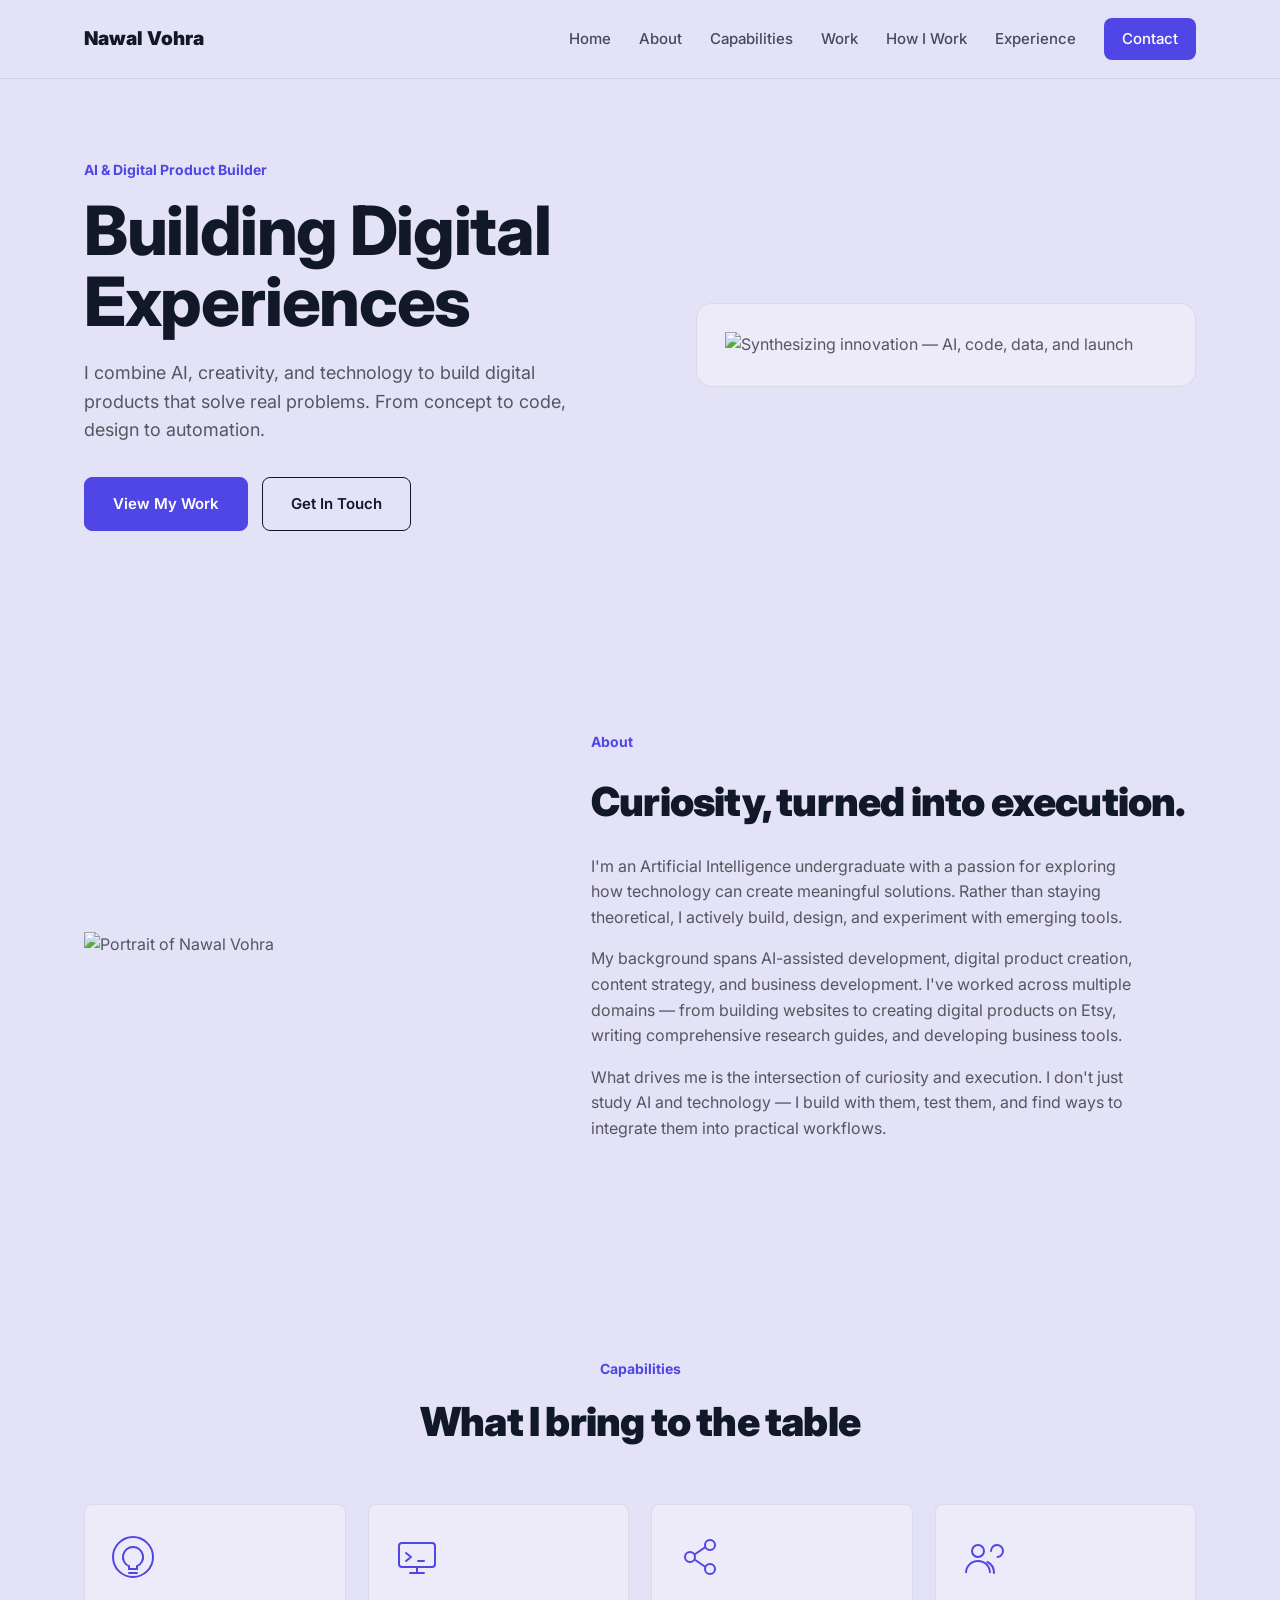
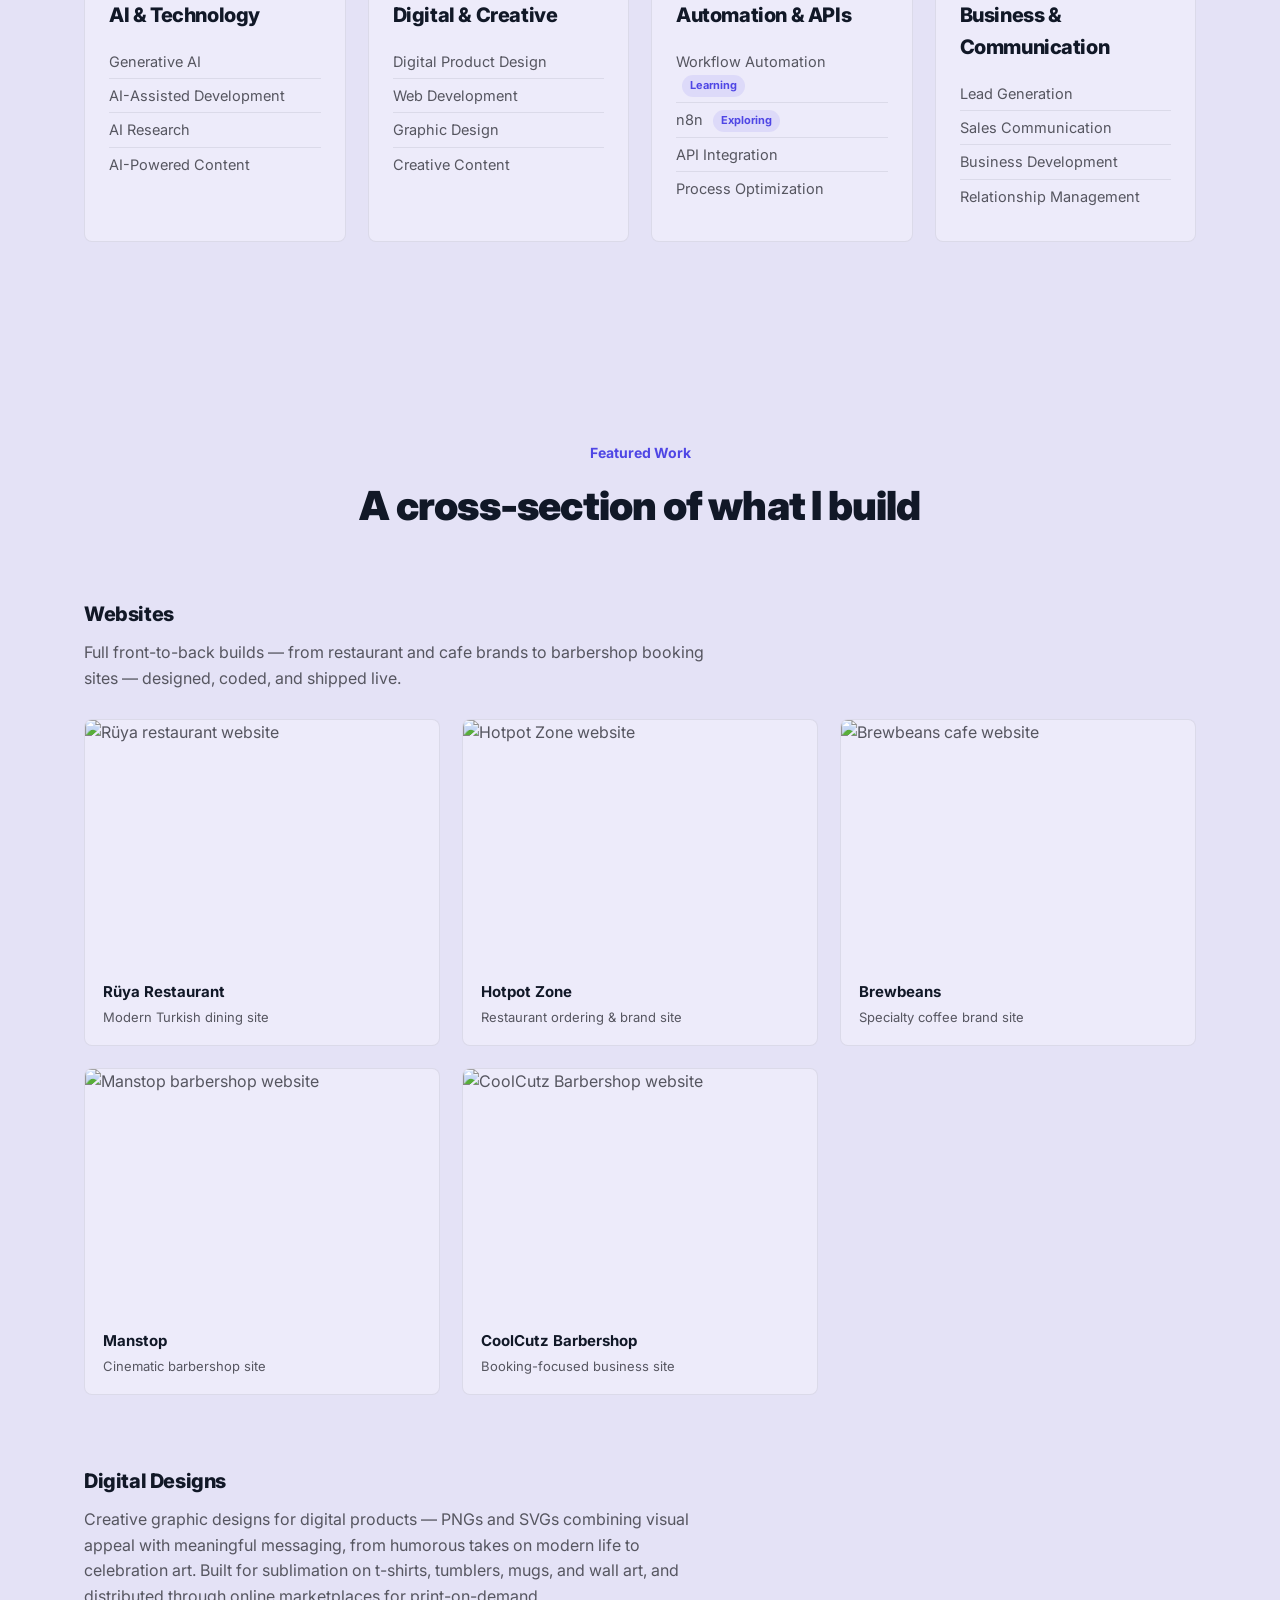
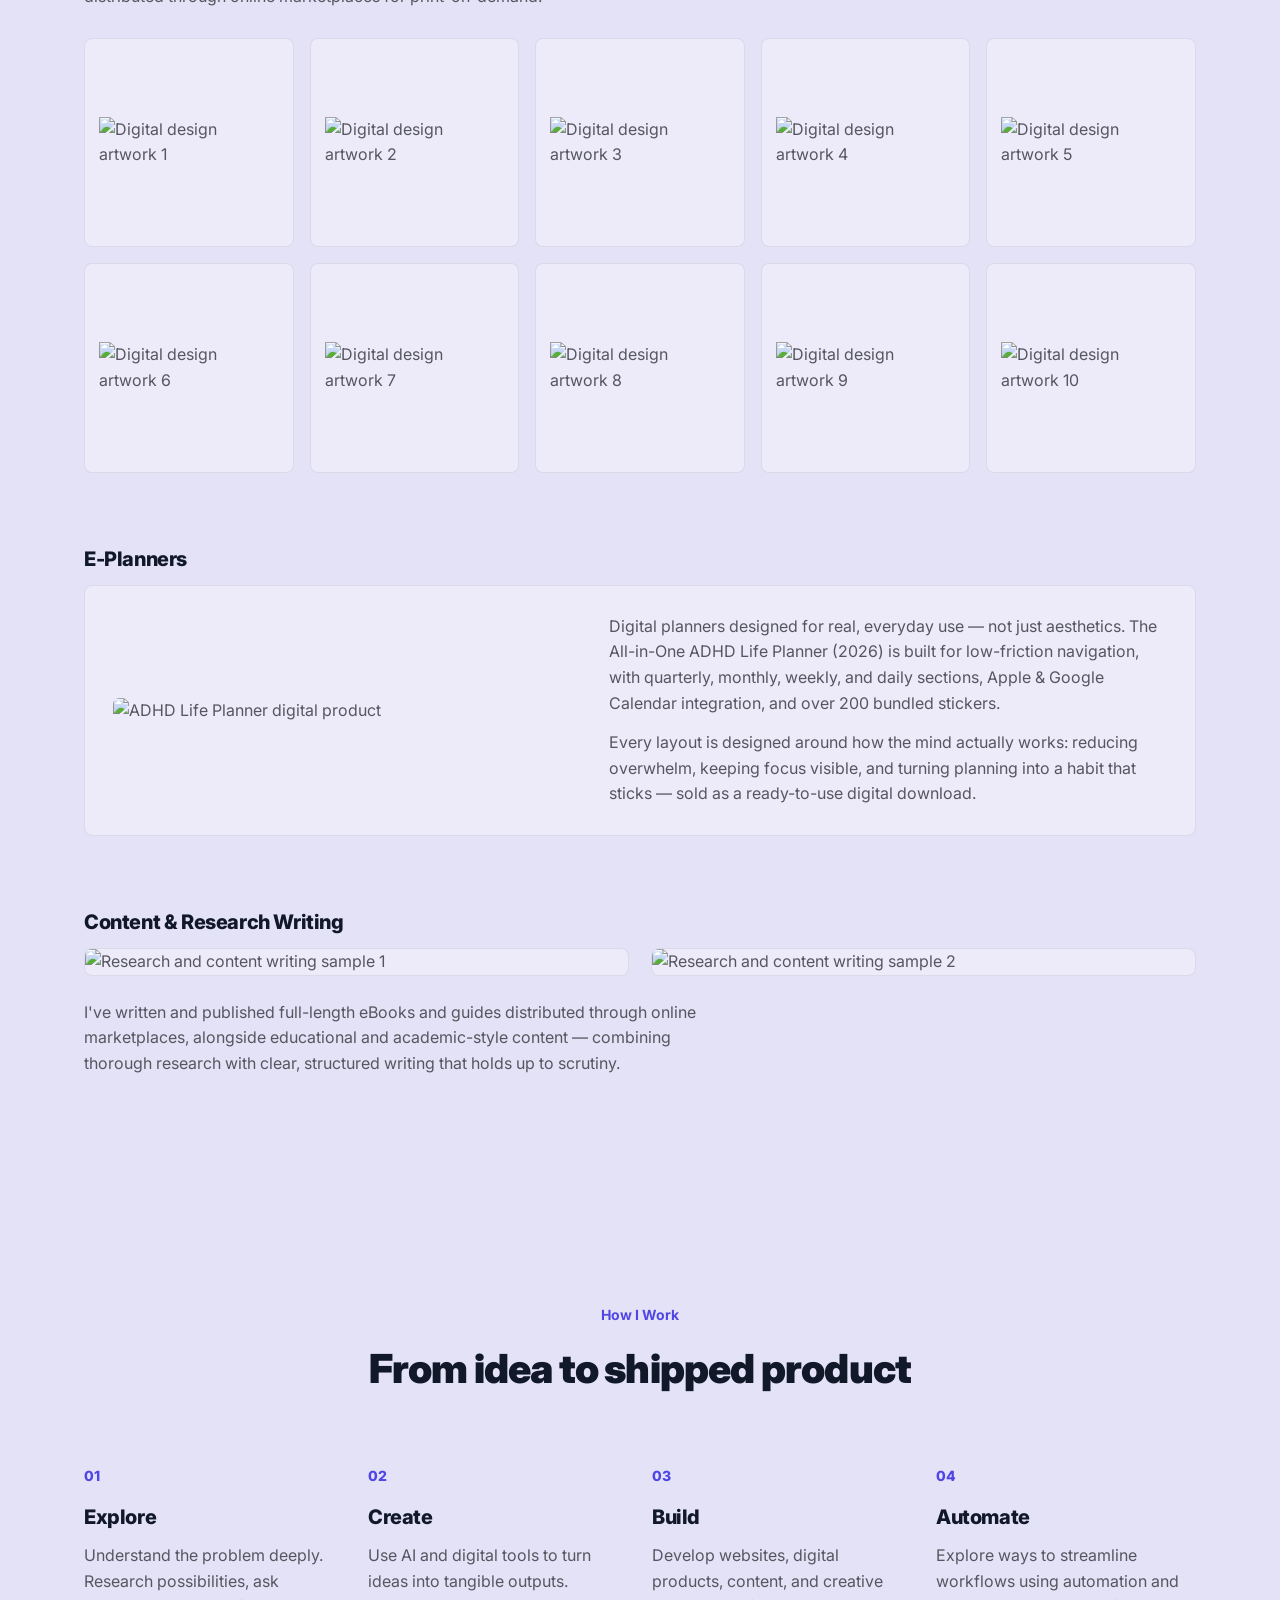
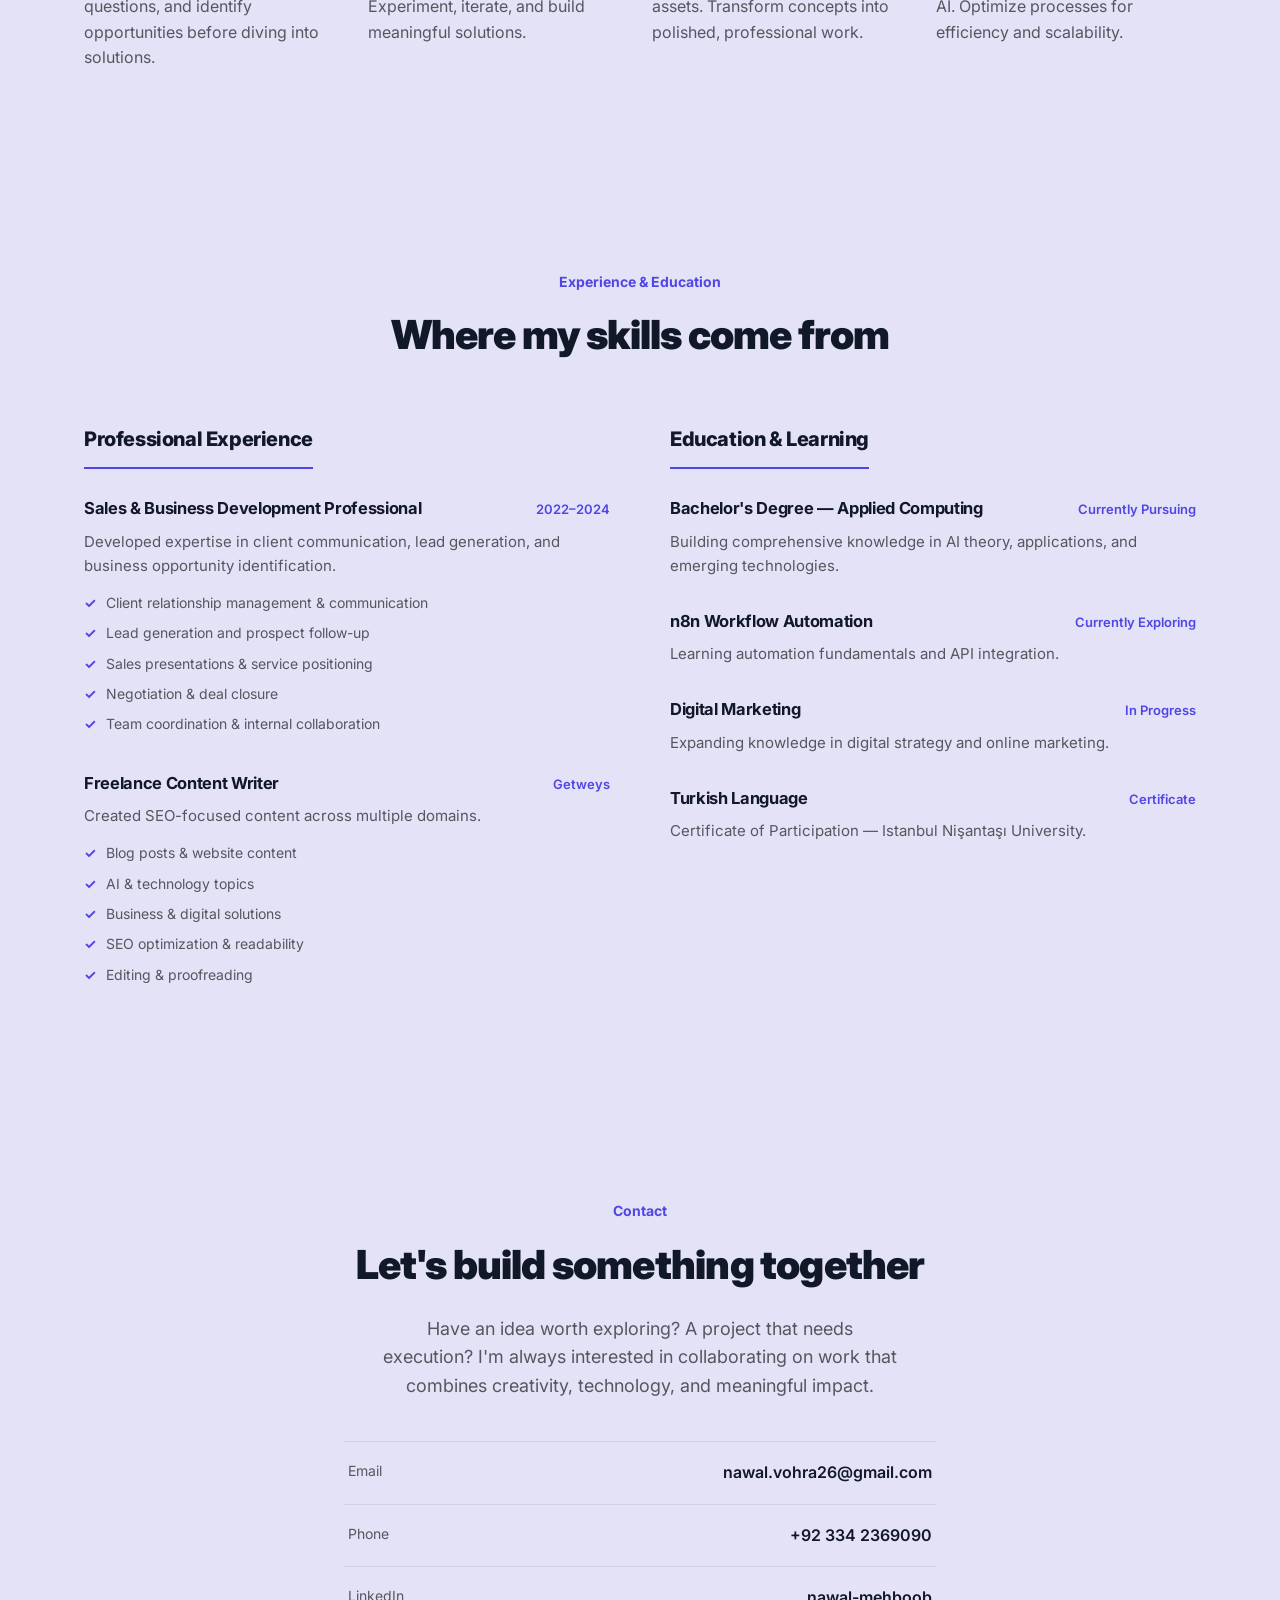
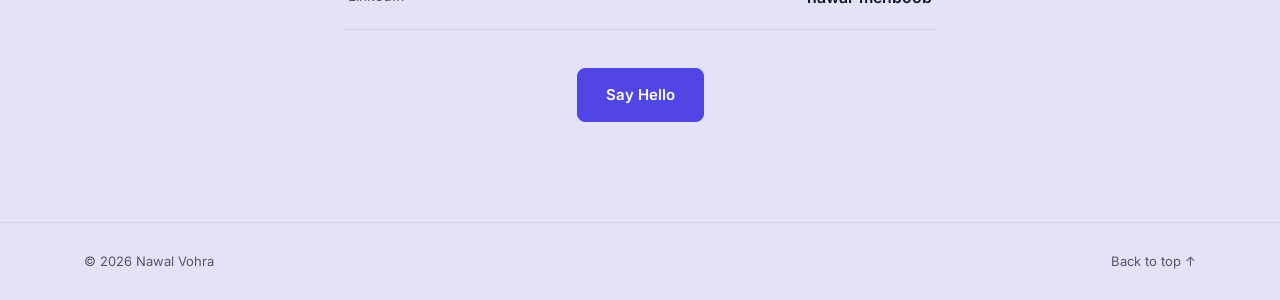
==== index.html @ cc6de8ce "Add files via upload" ====
<!DOCTYPE html>
<html lang="en">
<head>
<meta charset="UTF-8">
<meta name="viewport" content="width=device-width, initial-scale=1.0">
<title>Nawal Vohra — AI, Digital Products &amp; Creative Development</title>
<meta name="description" content="Nawal Vohra — AI undergraduate building websites, digital products, and content at the intersection of technology and creativity.">
<link rel="preconnect" href="https://fonts.googleapis.com">
<link rel="preconnect" href="https://fonts.gstatic.com" crossorigin>
<link href="https://fonts.googleapis.com/css2?family=Inter:wght@400;500;600;700;800;900&display=swap" rel="stylesheet">
<link rel="stylesheet" href="style.css">
</head>
<body>

<!-- ============ NAV ============ -->
<header class="nav" id="nav">
  <div class="nav-inner">
    <a href="#home" class="logo">Nawal Vohra</a>
    <nav class="nav-links" id="navLinks">
      <a href="#home">Home</a>
      <a href="#about">About</a>
      <a href="#capabilities">Capabilities</a>
      <a href="#work">Work</a>
      <a href="#how-i-work">How I Work</a>
      <a href="#experience">Experience</a>
      <a href="#contact" class="nav-cta">Contact</a>
    </nav>
    <button class="nav-toggle" id="navToggle" aria-label="Toggle menu"><span></span><span></span><span></span></button>
  </div>
</header>

<!-- ============ HOME ============ -->
<section id="home" class="home">
  <div class="home-inner">
    <div class="home-copy">
      <p class="eyebrow">AI &amp; Digital Product Builder</p>
      <h1>Building Digital<br>Experiences</h1>
      <p class="lead">I combine AI, creativity, and technology to build digital products that solve real problems. From concept to code, design to automation.</p>
      <div class="home-actions">
        <a href="#work" class="btn btn-primary">View My Work</a>
        <a href="#contact" class="btn btn-outline">Get In Touch</a>
      </div>
    </div>
    <div class="home-media">
      <img src="images/hero.webp" alt="Synthesizing innovation — AI, code, data, and launch" loading="eager">
    </div>
  </div>
</section>

<!-- ============ ABOUT ============ -->
<section id="about" class="about">
  <div class="section-inner about-inner">
    <div class="about-media">
      <img src="images/profile.webp" alt="Portrait of Nawal Vohra" loading="lazy">
    </div>
    <div class="about-copy">
      <p class="eyebrow">About</p>
      <h2>Curiosity, turned into execution.</h2>
      <p>I'm an Artificial Intelligence undergraduate with a passion for exploring how technology can create meaningful solutions. Rather than staying theoretical, I actively build, design, and experiment with emerging tools.</p>
      <p>My background spans AI-assisted development, digital product creation, content strategy, and business development. I've worked across multiple domains — from building websites to creating digital products on Etsy, writing comprehensive research guides, and developing business tools.</p>
      <p>What drives me is the intersection of curiosity and execution. I don't just study AI and technology — I build with them, test them, and find ways to integrate them into practical workflows.</p>
    </div>
  </div>
</section>

<!-- ============ CAPABILITIES ============ -->
<section id="capabilities" class="capabilities">
  <div class="section-inner">
    <p class="eyebrow center">Capabilities</p>
    <h2 class="center">What I bring to the table</h2>
    <div class="cap-grid">

      <div class="cap-card">
        <div class="cap-icon">
          <svg viewBox="0 0 48 48" fill="none"><circle cx="24" cy="24" r="20" stroke="#4F46E5" stroke-width="2"/><path d="M24 14a10 10 0 0 0-4 19.2V36h8v-2.8A10 10 0 0 0 24 14Z" stroke="#4F46E5" stroke-width="2"/><path d="M20 40h8" stroke="#4F46E5" stroke-width="2" stroke-linecap="round"/></svg>
        </div>
        <h3>AI &amp; Technology</h3>
        <ul>
          <li>Generative AI</li>
          <li>AI-Assisted Development</li>
          <li>AI Research</li>
          <li>AI-Powered Content</li>
        </ul>
      </div>

      <div class="cap-card">
        <div class="cap-icon">
          <svg viewBox="0 0 48 48" fill="none"><rect x="6" y="10" width="36" height="24" rx="3" stroke="#4F46E5" stroke-width="2"/><path d="M17 40h14M24 34v6" stroke="#4F46E5" stroke-width="2" stroke-linecap="round"/><path d="M13 20l5 4-5 4M25 28h6" stroke="#4F46E5" stroke-width="2" stroke-linecap="round" stroke-linejoin="round"/></svg>
        </div>
        <h3>Digital &amp; Creative</h3>
        <ul>
          <li>Digital Product Design</li>
          <li>Web Development</li>
          <li>Graphic Design</li>
          <li>Creative Content</li>
        </ul>
      </div>

      <div class="cap-card">
        <div class="cap-icon">
          <svg viewBox="0 0 48 48" fill="none"><circle cx="14" cy="24" r="5" stroke="#4F46E5" stroke-width="2"/><circle cx="34" cy="12" r="5" stroke="#4F46E5" stroke-width="2"/><circle cx="34" cy="36" r="5" stroke="#4F46E5" stroke-width="2"/><path d="M18.5 21.5 29.5 14M18.5 26.5 29.5 34" stroke="#4F46E5" stroke-width="2"/></svg>
        </div>
        <h3>Automation &amp; APIs</h3>
        <ul>
          <li>Workflow Automation <span class="tag">Learning</span></li>
          <li>n8n <span class="tag">Exploring</span></li>
          <li>API Integration</li>
          <li>Process Optimization</li>
        </ul>
      </div>

      <div class="cap-card">
        <div class="cap-icon">
          <svg viewBox="0 0 48 48" fill="none"><circle cx="18" cy="18" r="6" stroke="#4F46E5" stroke-width="2"/><path d="M6 40c0-7 5.4-12 12-12s12 5 12 12" stroke="#4F46E5" stroke-width="2"/><path d="M31 18a6 6 0 1 1 6.6 5.97M34 40c0-5-2.6-9-6.6-11" stroke="#4F46E5" stroke-width="2" stroke-linecap="round"/></svg>
        </div>
        <h3>Business &amp; Communication</h3>
        <ul>
          <li>Lead Generation</li>
          <li>Sales Communication</li>
          <li>Business Development</li>
          <li>Relationship Management</li>
        </ul>
      </div>

    </div>
  </div>
</section>

<!-- ============ WORK ============ -->
<section id="work" class="work">
  <div class="section-inner">
    <p class="eyebrow center">Featured Work</p>
    <h2 class="center">A cross-section of what I build</h2>

    <!-- Websites -->
    <div class="work-block">
      <h3 class="work-block-title">Websites</h3>
      <p class="work-block-sub">Full front-to-back builds — from restaurant and cafe brands to barbershop booking sites — designed, coded, and shipped live.</p>
      <div class="site-grid">

        <a class="site-card" href="https://ruya-restaurant.netlify.app/" target="_blank" rel="noopener">
          <img src="images/ruya.jpg" alt="Rüya restaurant website" loading="lazy">
          <div class="site-info"><span>Rüya Restaurant</span><small>Modern Turkish dining site</small></div>
        </a>

        <a class="site-card" href="https://hotpotzone.netlify.app/" target="_blank" rel="noopener">
          <img src="images/hotpotzone.jpg" alt="Hotpot Zone website" loading="lazy">
          <div class="site-info"><span>Hotpot Zone</span><small>Restaurant ordering &amp; brand site</small></div>
        </a>

        <a class="site-card" href="https://brew-beans-cafe-theta.vercel.app/" target="_blank" rel="noopener">
          <img src="images/brewbeans.jpg" alt="Brewbeans cafe website" loading="lazy">
          <div class="site-info"><span>Brewbeans</span><small>Specialty coffee brand site</small></div>
        </a>

        <a class="site-card" href="https://manstop-cinematic-cut.lovable.app/" target="_blank" rel="noopener">
          <img src="images/manstop.jpg" alt="Manstop barbershop website" loading="lazy">
          <div class="site-info"><span>Manstop</span><small>Cinematic barbershop site</small></div>
        </a>

        <a class="site-card" href="https://coolcutz-barbershop.netlify.app/" target="_blank" rel="noopener">
          <img src="images/coolcutz.jpg" alt="CoolCutz Barbershop website" loading="lazy">
          <div class="site-info"><span>CoolCutz Barbershop</span><small>Booking-focused business site</small></div>
        </a>

      </div>
    </div>

    <!-- Digital Designs -->
    <div class="work-block">
      <h3 class="work-block-title">Digital Designs</h3>
      <p class="work-block-sub">Creative graphic designs for digital products — PNGs and SVGs combining visual appeal with meaningful messaging, from humorous takes on modern life to celebration art. Built for sublimation on t-shirts, tumblers, mugs, and wall art, and distributed through online marketplaces for print-on-demand.</p>
      <div class="design-grid">
        <div class="design-card"><img src="images/design1.webp" alt="Digital design artwork 1" loading="lazy"></div>
        <div class="design-card"><img src="images/design2.webp" alt="Digital design artwork 2" loading="lazy"></div>
        <div class="design-card"><img src="images/design3.webp" alt="Digital design artwork 3" loading="lazy"></div>
        <div class="design-card"><img src="images/design4.webp" alt="Digital design artwork 4" loading="lazy"></div>
        <div class="design-card"><img src="images/design5.webp" alt="Digital design artwork 5" loading="lazy"></div>
        <div class="design-card"><img src="images/design6.webp" alt="Digital design artwork 6" loading="lazy"></div>
        <div class="design-card"><img src="images/design7.webp" alt="Digital design artwork 7" loading="lazy"></div>
        <div class="design-card"><img src="images/design8.webp" alt="Digital design artwork 8" loading="lazy"></div>
        <div class="design-card"><img src="images/design9.webp" alt="Digital design artwork 9" loading="lazy"></div>
        <div class="design-card"><img src="images/design10.webp" alt="Digital design artwork 10" loading="lazy"></div>
      </div>
    </div>

    <!-- E-Planners -->
    <div class="work-block">
      <h3 class="work-block-title">E-Planners</h3>
      <div class="split-card">
        <img src="images/planner.jpg" alt="ADHD Life Planner digital product" loading="lazy">
        <div class="split-copy">
          <p>Digital planners designed for real, everyday use — not just aesthetics. The All-in-One ADHD Life Planner (2026) is built for low-friction navigation, with quarterly, monthly, weekly, and daily sections, Apple &amp; Google Calendar integration, and over 200 bundled stickers.</p>
          <p>Every layout is designed around how the mind actually works: reducing overwhelm, keeping focus visible, and turning planning into a habit that sticks — sold as a ready-to-use digital download.</p>
        </div>
      </div>
    </div>

    <!-- Content & Research -->
    <div class="work-block">
      <h3 class="work-block-title">Content &amp; Research Writing</h3>
      <div class="content-grid">
        <div class="content-card">
          <img src="images/content1.jpg" alt="Research and content writing sample 1" loading="lazy">
        </div>
        <div class="content-card">
          <img src="images/content2.jpg" alt="Research and content writing sample 2" loading="lazy">
        </div>
      </div>
      <p class="work-block-sub" style="margin-top:24px">I've written and published full-length eBooks and guides distributed through online marketplaces, alongside educational and academic-style content — combining thorough research with clear, structured writing that holds up to scrutiny.</p>
    </div>

  </div>
</section>

<!-- ============ HOW I WORK ============ -->
<section id="how-i-work" class="how">
  <div class="section-inner">
    <p class="eyebrow center">How I Work</p>
    <h2 class="center">From idea to shipped product</h2>
    <div class="how-grid">
      <div class="how-step">
        <span class="how-num">01</span>
        <h3>Explore</h3>
        <p>Understand the problem deeply. Research possibilities, ask questions, and identify opportunities before diving into solutions.</p>
      </div>
      <div class="how-step">
        <span class="how-num">02</span>
        <h3>Create</h3>
        <p>Use AI and digital tools to turn ideas into tangible outputs. Experiment, iterate, and build meaningful solutions.</p>
      </div>
      <div class="how-step">
        <span class="how-num">03</span>
        <h3>Build</h3>
        <p>Develop websites, digital products, content, and creative assets. Transform concepts into polished, professional work.</p>
      </div>
      <div class="how-step">
        <span class="how-num">04</span>
        <h3>Automate</h3>
        <p>Explore ways to streamline workflows using automation and AI. Optimize processes for efficiency and scalability.</p>
      </div>
    </div>
  </div>
</section>

<!-- ============ EXPERIENCE & EDUCATION ============ -->
<section id="experience" class="experience">
  <div class="section-inner">
    <p class="eyebrow center">Experience &amp; Education</p>
    <h2 class="center">Where my skills come from</h2>

    <div class="exp-cols">
      <div class="exp-col">
        <h3 class="exp-col-title">Professional Experience</h3>

        <div class="exp-item">
          <div class="exp-item-head"><h4>Sales &amp; Business Development Professional</h4><span>2022–2024</span></div>
          <p>Developed expertise in client communication, lead generation, and business opportunity identification.</p>
          <ul class="check-list">
            <li>Client relationship management &amp; communication</li>
            <li>Lead generation and prospect follow-up</li>
            <li>Sales presentations &amp; service positioning</li>
            <li>Negotiation &amp; deal closure</li>
            <li>Team coordination &amp; internal collaboration</li>
          </ul>
        </div>

        <div class="exp-item">
          <div class="exp-item-head"><h4>Freelance Content Writer</h4><span>Getweys</span></div>
          <p>Created SEO-focused content across multiple domains.</p>
          <ul class="check-list">
            <li>Blog posts &amp; website content</li>
            <li>AI &amp; technology topics</li>
            <li>Business &amp; digital solutions</li>
            <li>SEO optimization &amp; readability</li>
            <li>Editing &amp; proofreading</li>
          </ul>
        </div>
      </div>

      <div class="exp-col">
        <h3 class="exp-col-title">Education &amp; Learning</h3>

        <div class="exp-item">
          <div class="exp-item-head"><h4>Bachelor's Degree — Applied Computing</h4><span>Currently Pursuing</span></div>
          <p>Building comprehensive knowledge in AI theory, applications, and emerging technologies.</p>
        </div>

        <div class="exp-item">
          <div class="exp-item-head"><h4>n8n Workflow Automation</h4><span>Currently Exploring</span></div>
          <p>Learning automation fundamentals and API integration.</p>
        </div>

        <div class="exp-item">
          <div class="exp-item-head"><h4>Digital Marketing</h4><span>In Progress</span></div>
          <p>Expanding knowledge in digital strategy and online marketing.</p>
        </div>

        <div class="exp-item">
          <div class="exp-item-head"><h4>Turkish Language</h4><span>Certificate</span></div>
          <p>Certificate of Participation — Istanbul Nişantaşı University.</p>
        </div>
      </div>
    </div>
  </div>
</section>

<!-- ============ CONTACT ============ -->
<section id="contact" class="contact">
  <div class="section-inner contact-inner">
    <p class="eyebrow">Contact</p>
    <h2>Let's build something together</h2>
    <p class="lead">Have an idea worth exploring? A project that needs execution? I'm always interested in collaborating on work that combines creativity, technology, and meaningful impact.</p>
    <div class="contact-links">
      <a href="mailto:nawal.vohra26@gmail.com" class="contact-item">
        <span class="contact-label">Email</span>
        <span class="contact-value">nawal.vohra26@gmail.com</span>
      </a>
      <a href="tel:+923342369090" class="contact-item">
        <span class="contact-label">Phone</span>
        <span class="contact-value">+92 334 2369090</span>
      </a>
      <a href="https://www.linkedin.com/in/nawal-mehboob-a942852a4/" target="_blank" rel="noopener" class="contact-item">
        <span class="contact-label">LinkedIn</span>
        <span class="contact-value">nawal-mehboob</span>
      </a>
    </div>
    <a href="mailto:nawal.vohra26@gmail.com" class="btn btn-primary contact-cta">Say Hello</a>
  </div>
</section>

<footer class="footer">
  <div class="section-inner footer-inner">
    <span>© 2026 Nawal Vohra</span>
    <a href="#home">Back to top ↑</a>
  </div>
</footer>

<script src="script.js"></script>
</body>
</html>
---- style.css ----
/* ===== Tokens ===== */
:root{
  --bg:#E4E2F6;
  --panel:#EDEBFA;
  --heading:#111827;
  --accent:#4F46E5;
  --accent-dark:#3B33C7;
  --body:#565660;
  --border:rgba(17,24,39,0.08);
  --radius:8px;
  --max:1160px;
}

*{box-sizing:border-box;margin:0;padding:0;}
html{scroll-behavior:smooth;overflow-x:hidden;}
body{
  overflow-x:hidden;
  font-family:'Inter',sans-serif;
  background:var(--bg);
  color:var(--body);
  font-weight:400;
  line-height:1.6;
  -webkit-font-smoothing:antialiased;
}
img{max-width:100%;display:block;}
a{color:inherit;text-decoration:none;}
ul{list-style:none;}
.section-inner{max-width:var(--max);margin:0 auto;padding:0 24px;}

h1,h2,h3,h4{color:var(--heading);font-weight:800;letter-spacing:-0.02em;}
h2{font-size:clamp(28px,4vw,40px);font-weight:900;}
h3{font-size:20px;}
.center{text-align:center;}
.eyebrow{color:var(--accent);font-weight:700;font-size:14px;margin-bottom:10px;}
.lead{font-size:18px;max-width:520px;}

/* ===== Buttons ===== */
.btn{display:inline-flex;align-items:center;justify-content:center;padding:14px 28px;border-radius:var(--radius);font-weight:600;font-size:15px;transition:background .18s ease,color .18s ease,border-color .18s ease;}
.btn-primary{background:var(--accent);color:#fff;border:1px solid var(--accent);}
.btn-primary:hover{background:var(--accent-dark);border-color:var(--accent-dark);}
.btn-outline{background:transparent;color:var(--heading);border:1px solid var(--heading);}
.btn-outline:hover{background:var(--heading);color:#fff;}

/* ===== Nav ===== */
.nav{position:sticky;top:0;z-index:100;background:rgba(228,226,246,0.85);backdrop-filter:blur(8px);border-bottom:1px solid var(--border);}
.nav-inner{max-width:var(--max);margin:0 auto;padding:18px 24px;display:flex;align-items:center;justify-content:space-between;}
.logo{font-weight:900;font-size:19px;color:var(--heading);}
.nav-links{display:flex;align-items:center;gap:28px;font-weight:500;font-size:15px;}
.nav-links a{color:var(--heading);opacity:.75;}
.nav-links a:hover{opacity:1;}
.nav-cta{background:var(--accent);color:#fff !important;opacity:1 !important;padding:9px 18px;border-radius:var(--radius);}
.nav-cta:hover{background:var(--accent-dark);}
.nav-toggle{display:none;flex-direction:column;gap:5px;background:none;border:none;cursor:pointer;padding:6px;}
.nav-toggle span{width:22px;height:2px;background:var(--heading);border-radius:2px;}

/* ===== Home ===== */
.home{padding:80px 0 100px;}
.home-inner{max-width:var(--max);margin:0 auto;padding:0 24px;display:grid;grid-template-columns:1.05fr .95fr;gap:60px;align-items:center;}
.home h1{font-size:clamp(40px,6vw,68px);line-height:1.04;margin:14px 0 22px;}
.home-actions{display:flex;gap:14px;margin-top:32px;flex-wrap:wrap;}
.home-media{background:var(--panel);border:1px solid var(--border);border-radius:16px;padding:28px;display:flex;align-items:center;justify-content:center;}
.home-media img{width:100%;height:auto;object-fit:contain;}

/* ===== About ===== */
.about{padding:100px 0;}
.about-inner{display:grid;grid-template-columns:.85fr 1.15fr;gap:60px;align-items:center;}
.about-media img{width:100%;height:auto;object-fit:contain;}
.about-copy h2{margin:10px 0 20px;}
.about-copy p{margin-bottom:16px;max-width:560px;}

/* ===== Capabilities ===== */
.capabilities{padding:100px 0;}
.capabilities h2{margin:10px 0 50px;}
.cap-grid{display:grid;grid-template-columns:repeat(4,1fr);gap:22px;}
.cap-card{background:var(--panel);border:1px solid var(--border);border-radius:var(--radius);padding:28px 24px;}
.cap-icon{width:48px;height:48px;margin-bottom:18px;}
.cap-card h3{margin-bottom:14px;}
.cap-card ul li{color:var(--body);font-size:14.5px;padding:5px 0;border-top:1px solid var(--border);}
.cap-card ul li:first-child{border-top:none;}
.tag{display:inline-block;margin-left:6px;font-size:11px;font-weight:700;color:var(--accent);background:rgba(79,70,229,0.1);padding:2px 8px;border-radius:20px;vertical-align:middle;}

/* ===== Work ===== */
.work{padding:100px 0;}
.work h2{margin:10px 0 60px;}
.work-block{margin-bottom:70px;}
.work-block:last-child{margin-bottom:0;}
.work-block-title{margin-bottom:10px;}
.work-block-sub{max-width:640px;margin-bottom:28px;}

.site-grid{display:grid;grid-template-columns:repeat(3,1fr);gap:22px;}
.site-card{background:var(--panel);border:1px solid var(--border);border-radius:var(--radius);overflow:hidden;transition:transform .18s ease,box-shadow .18s ease;}
.site-card:hover{transform:translateY(-4px);box-shadow:0 12px 28px rgba(17,24,39,0.1);}
.site-card img{aspect-ratio:16/11;object-fit:cover;object-position:top;width:100%;}
.site-info{padding:16px 18px;}
.site-info span{display:block;color:var(--heading);font-weight:700;font-size:15px;}
.site-info small{color:var(--body);font-size:13px;}

.design-grid{display:grid;grid-template-columns:repeat(5,1fr);gap:16px;}
.design-card{background:var(--panel);border:1px solid var(--border);border-radius:var(--radius);padding:14px;display:flex;align-items:center;justify-content:center;aspect-ratio:1/1;}
.design-card img{max-height:100%;object-fit:contain;}

.split-card{display:grid;grid-template-columns:.9fr 1.1fr;gap:40px;align-items:center;background:var(--panel);border:1px solid var(--border);border-radius:var(--radius);padding:28px;}
.split-card img{border-radius:calc(var(--radius) - 2px);width:100%;object-fit:cover;}
.split-copy p{margin-bottom:14px;}
.split-copy p:last-child{margin-bottom:0;}

.content-grid{display:grid;grid-template-columns:1fr 1fr;gap:22px;}
.content-card{background:var(--panel);border:1px solid var(--border);border-radius:var(--radius);overflow:hidden;}
.content-card img{width:100%;object-fit:cover;}

/* ===== How I Work ===== */
.how{padding:100px 0;}
.how h2{margin:10px 0 56px;}
.how-grid{display:grid;grid-template-columns:repeat(4,1fr);gap:24px;}
.how-step{position:relative;padding-top:8px;}
.how-num{display:block;font-size:14px;font-weight:800;color:var(--accent);margin-bottom:14px;}
.how-step h3{margin-bottom:10px;}

/* ===== Experience ===== */
.experience{padding:100px 0;}
.experience h2{margin:10px 0 56px;}
.exp-cols{display:grid;grid-template-columns:1fr 1fr;gap:60px;}
.exp-col-title{margin-bottom:26px;padding-bottom:12px;border-bottom:2px solid var(--accent);display:inline-block;}
.exp-item{margin-bottom:30px;}
.exp-item:last-child{margin-bottom:0;}
.exp-item-head{display:flex;justify-content:space-between;align-items:baseline;gap:12px;margin-bottom:8px;flex-wrap:wrap;}
.exp-item-head h4{font-size:16.5px;font-weight:700;}
.exp-item-head span{font-size:13px;color:var(--accent);font-weight:600;white-space:nowrap;}
.exp-item p{font-size:15px;margin-bottom:10px;}
.check-list li{font-size:14px;padding:4px 0 4px 22px;position:relative;}
.check-list li::before{content:"✓";position:absolute;left:0;color:var(--accent);font-weight:700;}

/* ===== Contact ===== */
.contact{padding:110px 0 100px;}
.contact-inner{max-width:640px;text-align:center;margin:0 auto;}
.contact h2{margin:10px 0 18px;}
.contact .lead{max-width:520px;margin:0 auto;}
.contact-links{display:flex;flex-direction:column;gap:0;margin:40px 0 8px;border-top:1px solid var(--border);}
.contact-item{display:flex;justify-content:space-between;padding:18px 4px;border-bottom:1px solid var(--border);}
.contact-label{color:var(--body);font-size:14px;}
.contact-value{color:var(--heading);font-weight:600;}
.contact-item:hover .contact-value{color:var(--accent);}
.contact-cta{margin-top:30px;}

/* ===== Footer ===== */
.footer{padding:28px 0;border-top:1px solid var(--border);}
.footer-inner{display:flex;justify-content:space-between;font-size:13px;color:var(--body);}
.footer-inner a:hover{color:var(--accent);}

/* ===== Responsive ===== */
@media (max-width:960px){
  .cap-grid{grid-template-columns:repeat(2,1fr);}
  .site-grid{grid-template-columns:repeat(2,1fr);}
  .design-grid{grid-template-columns:repeat(3,1fr);}
  .how-grid{grid-template-columns:repeat(2,1fr);row-gap:36px;}
  .exp-cols{grid-template-columns:1fr;gap:50px;}
  .home-inner,.about-inner{grid-template-columns:1fr;}
  .about-media{order:-1;max-width:320px;margin:0 auto;}
  .split-card{grid-template-columns:1fr;}
}
@media (max-width:640px){
  .nav-links{position:fixed;top:64px;left:0;right:0;background:var(--bg);flex-direction:column;align-items:flex-start;padding:18px 24px;border-bottom:1px solid var(--border);gap:16px;transform:translateY(-150%);opacity:0;pointer-events:none;transition:transform .22s ease,opacity .22s ease;}
  .nav-links.open{transform:translateY(0);opacity:1;pointer-events:auto;}
  .nav-toggle{display:flex;}
  .cap-grid,.site-grid,.content-grid{grid-template-columns:1fr;}
  .design-grid{grid-template-columns:repeat(2,1fr);}
  .how-grid{grid-template-columns:1fr;}
  .home,.about,.capabilities,.work,.how,.experience{padding:64px 0;}
  .exp-item-head{flex-direction:column;gap:4px;}
}

/* Reduced motion */
@media (prefers-reduced-motion:reduce){
  html{scroll-behavior:auto;}
  *{transition:none !important;}
}
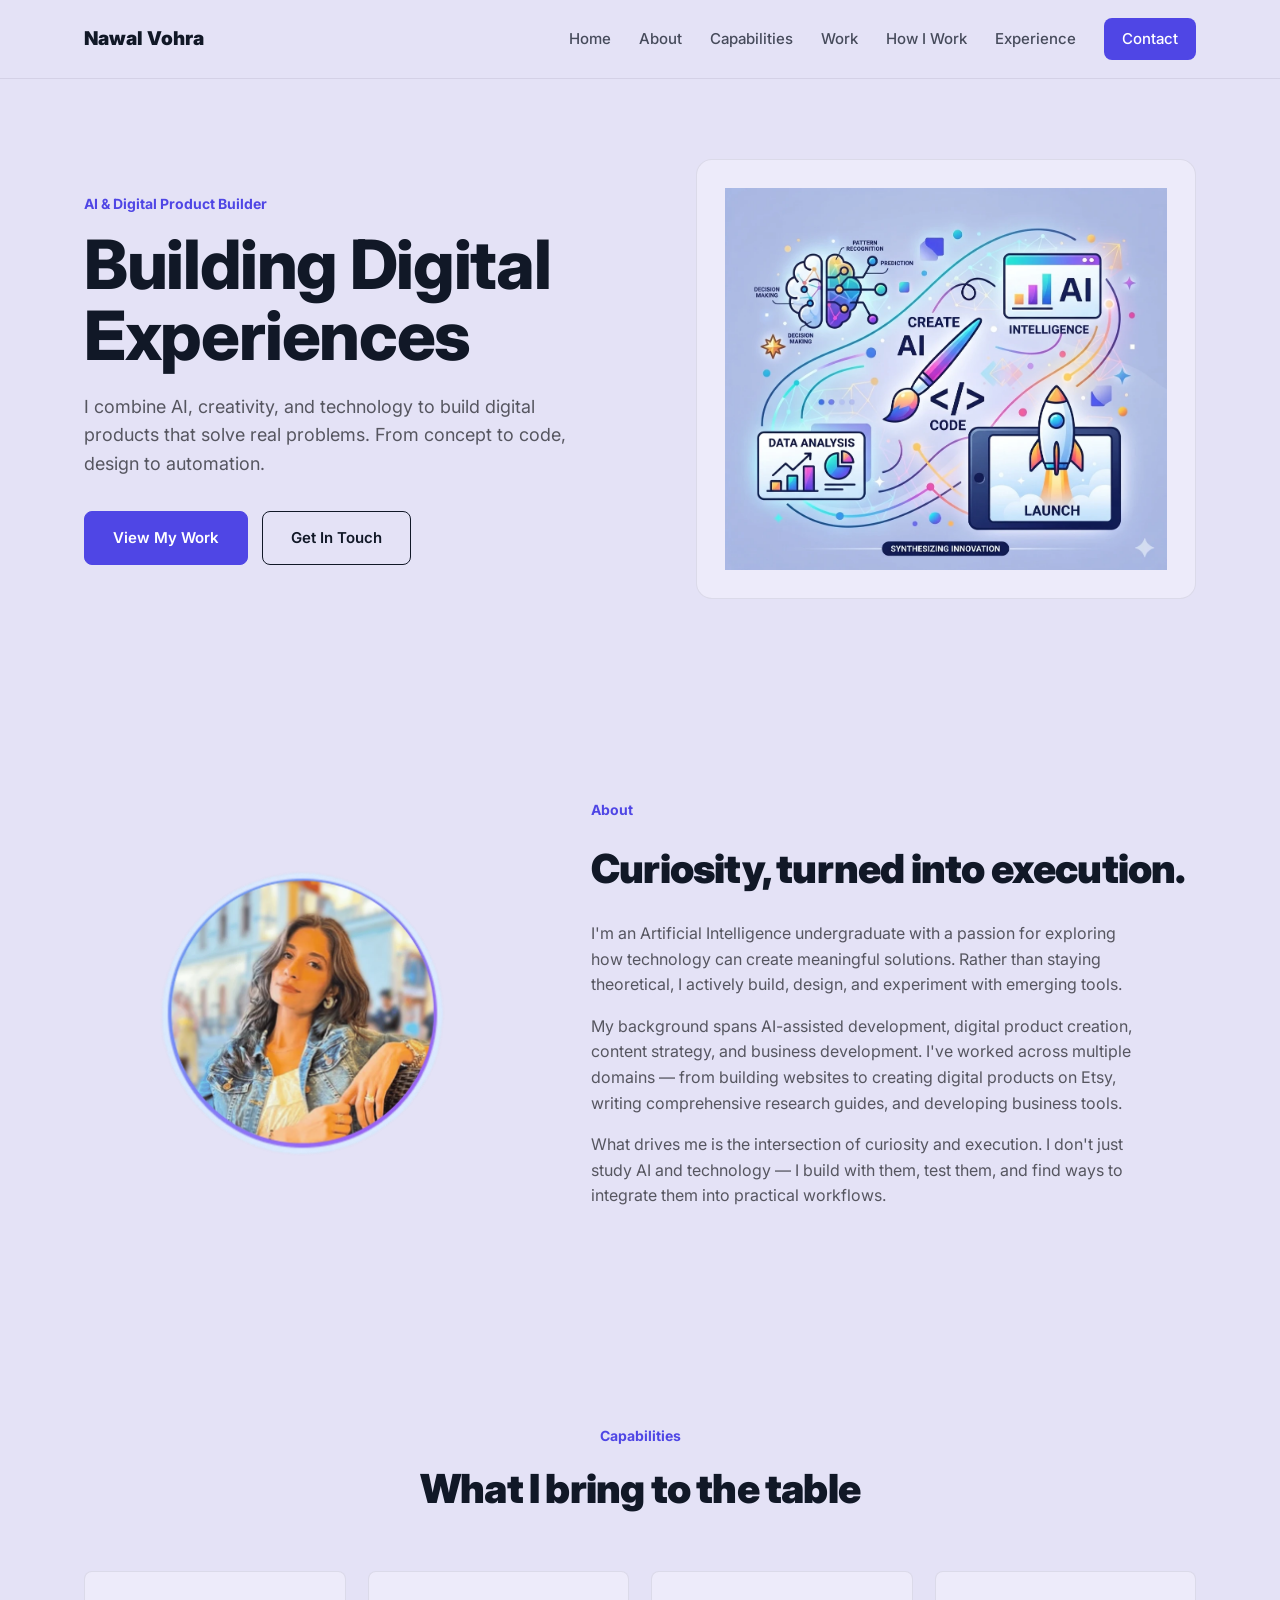
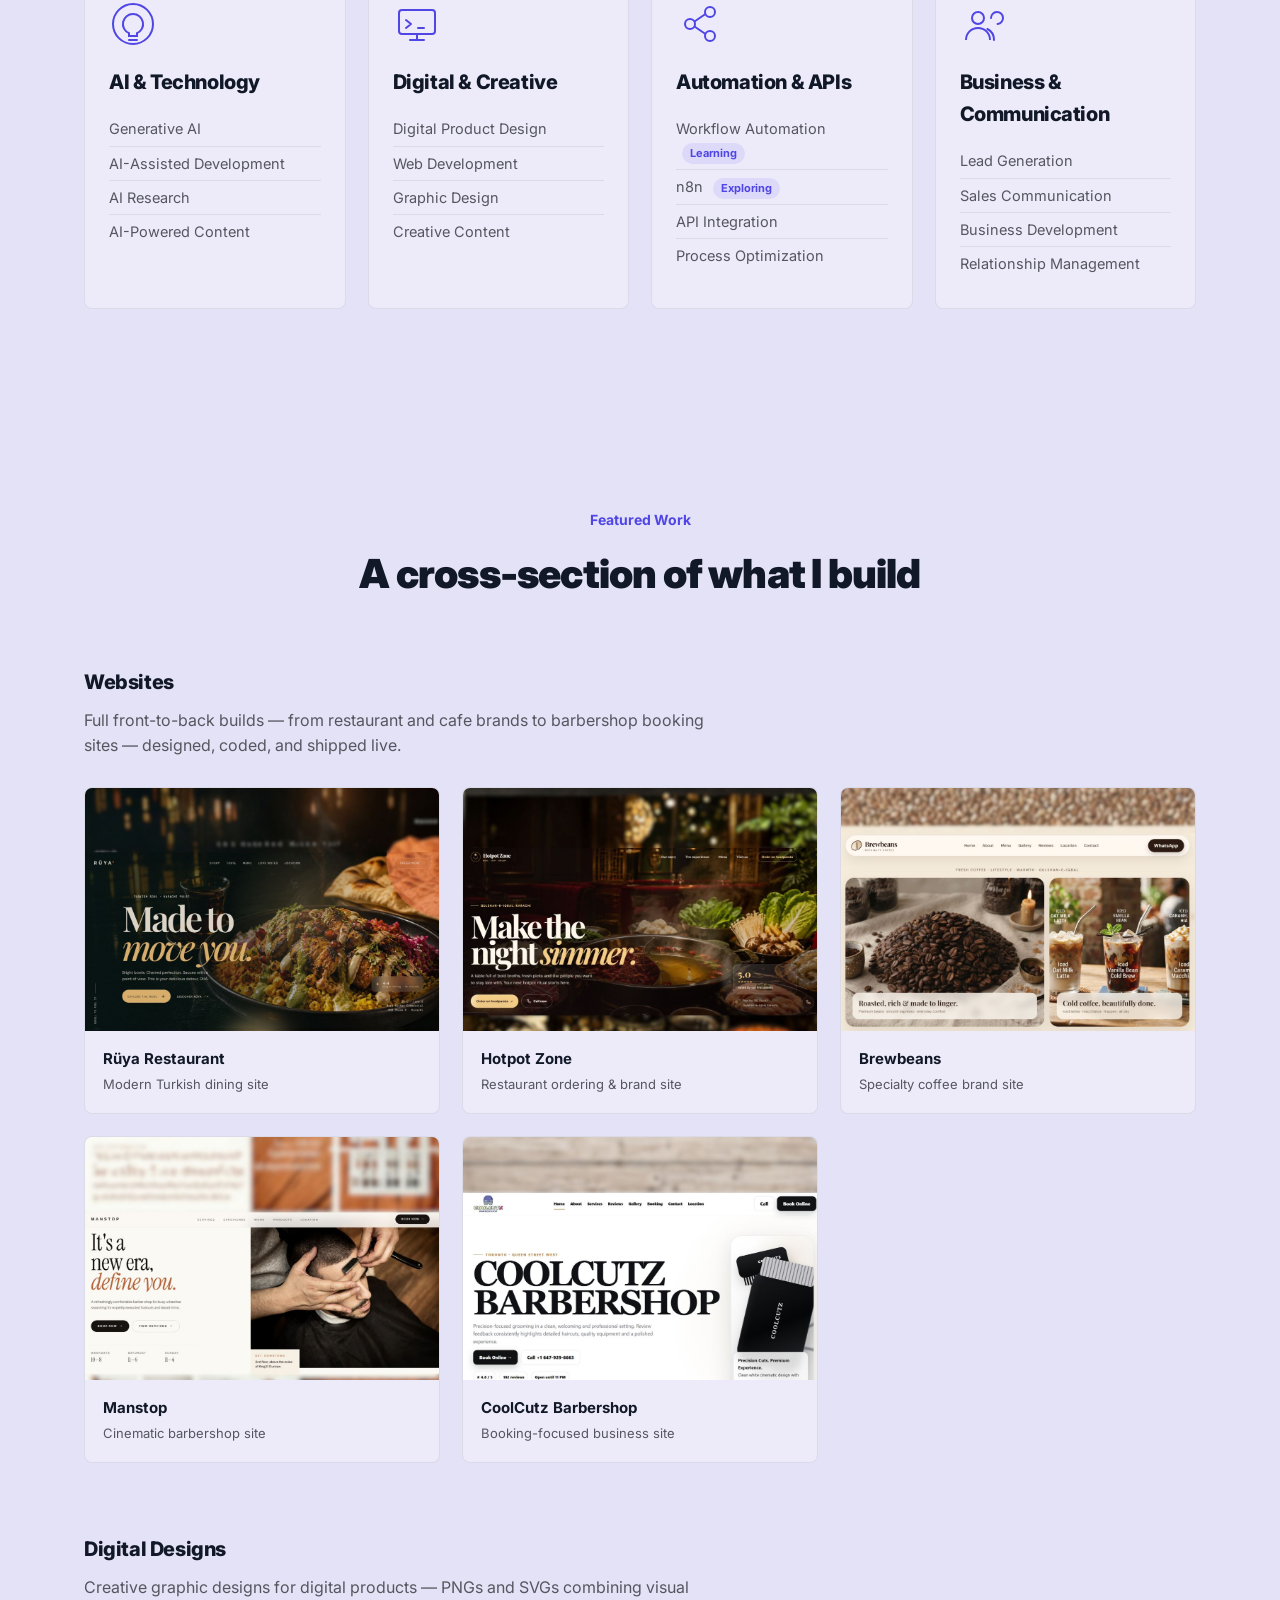
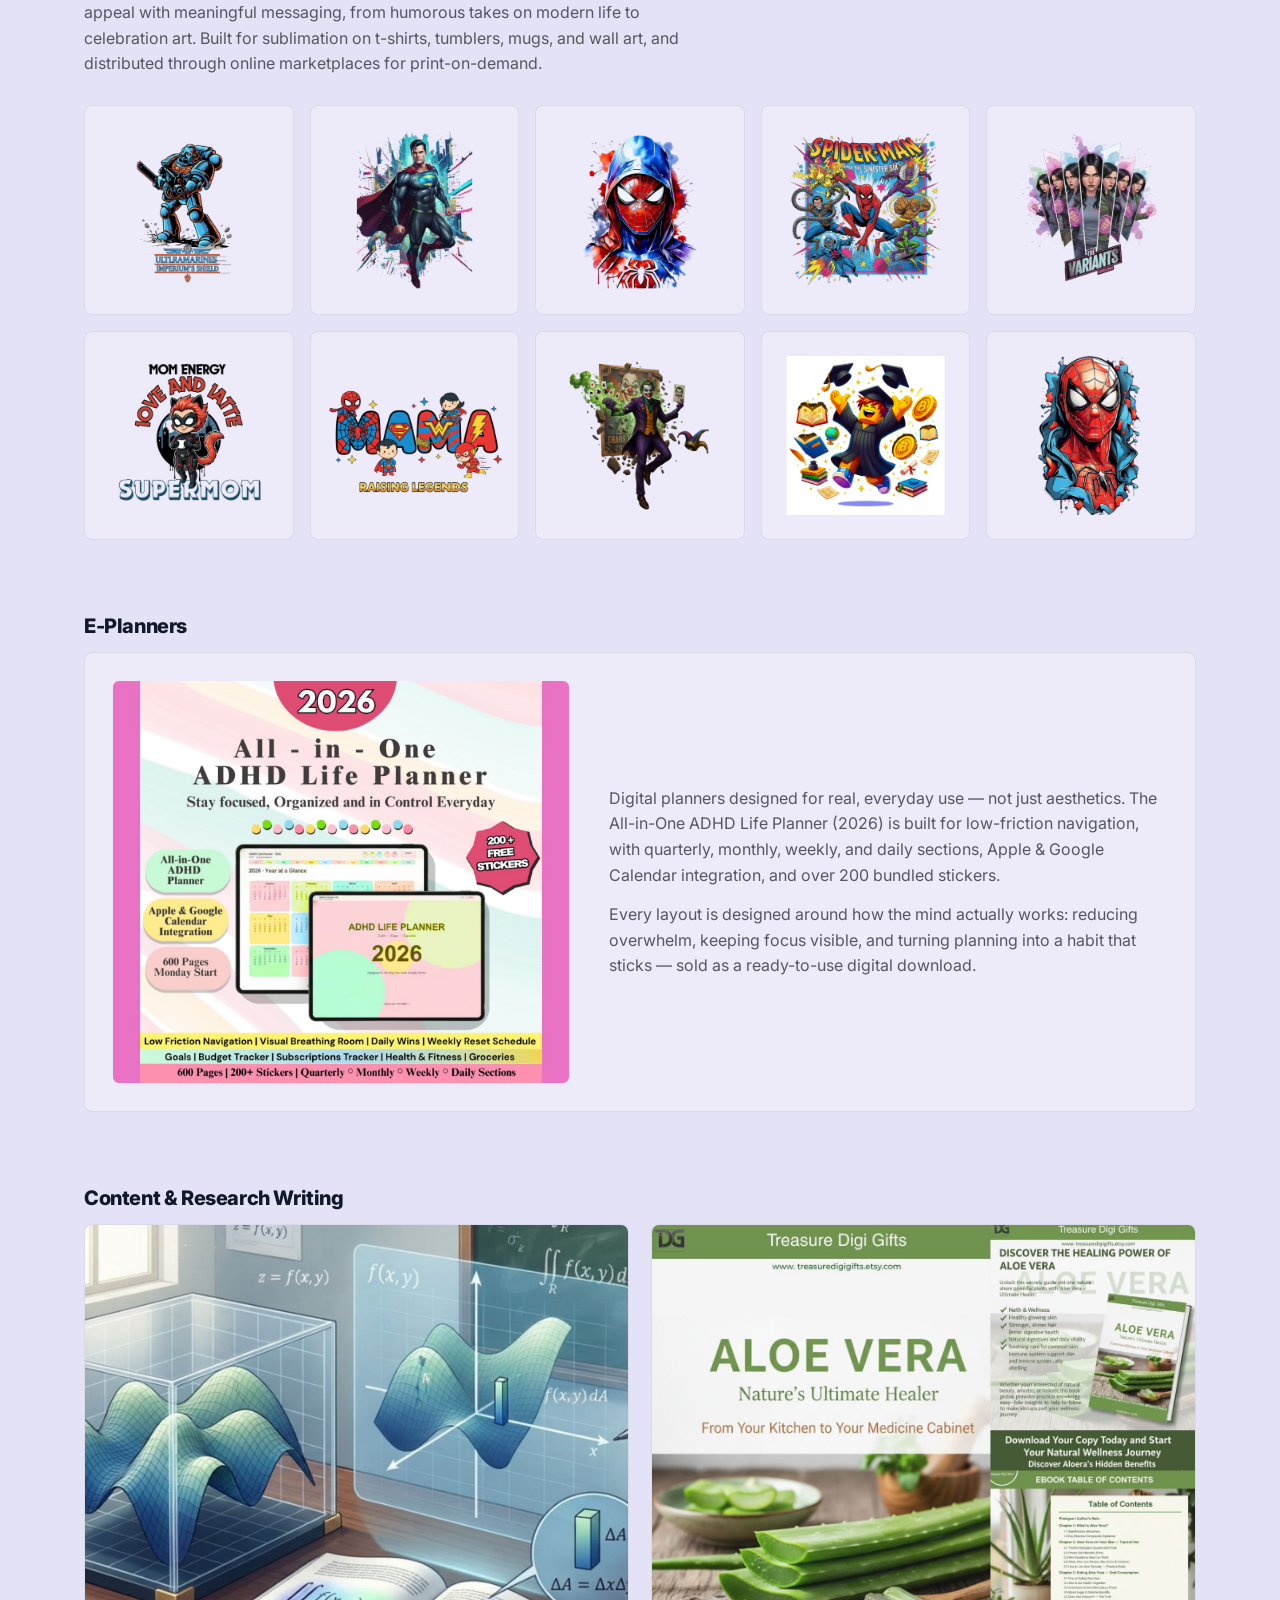
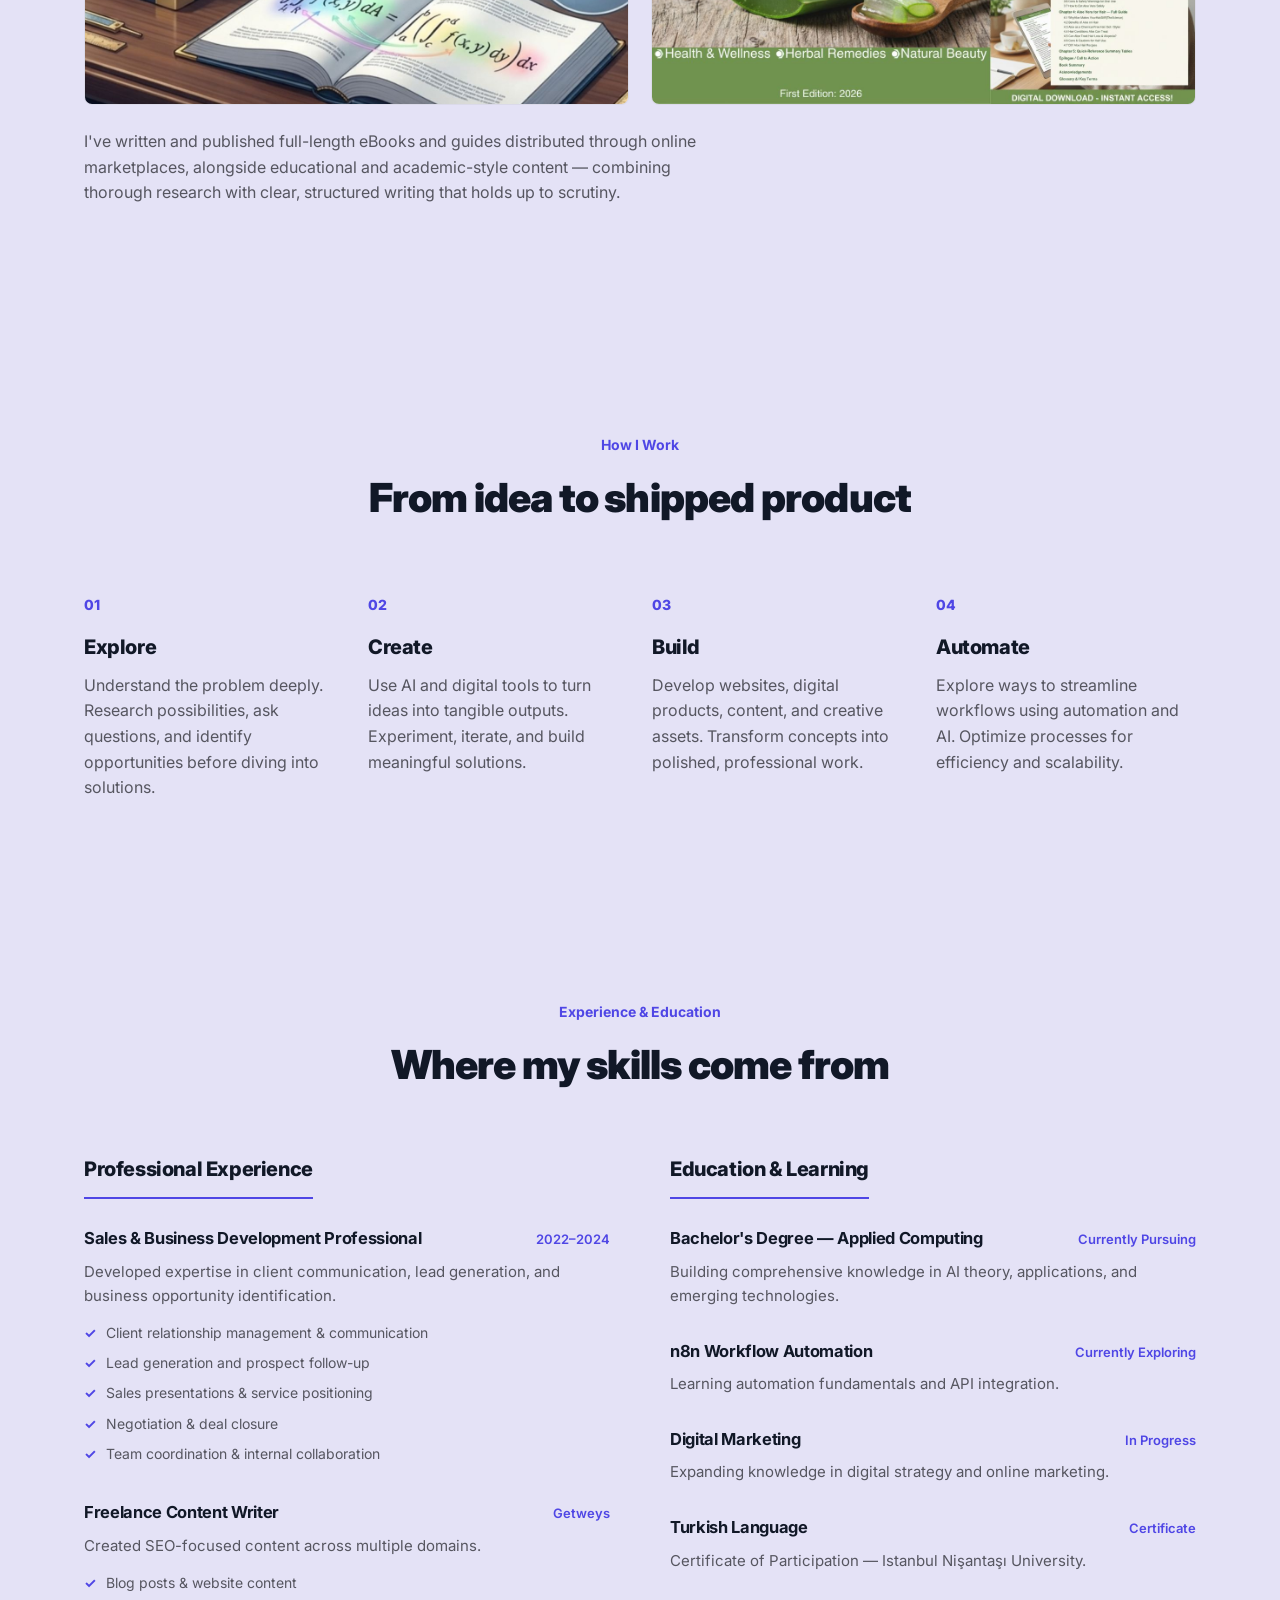
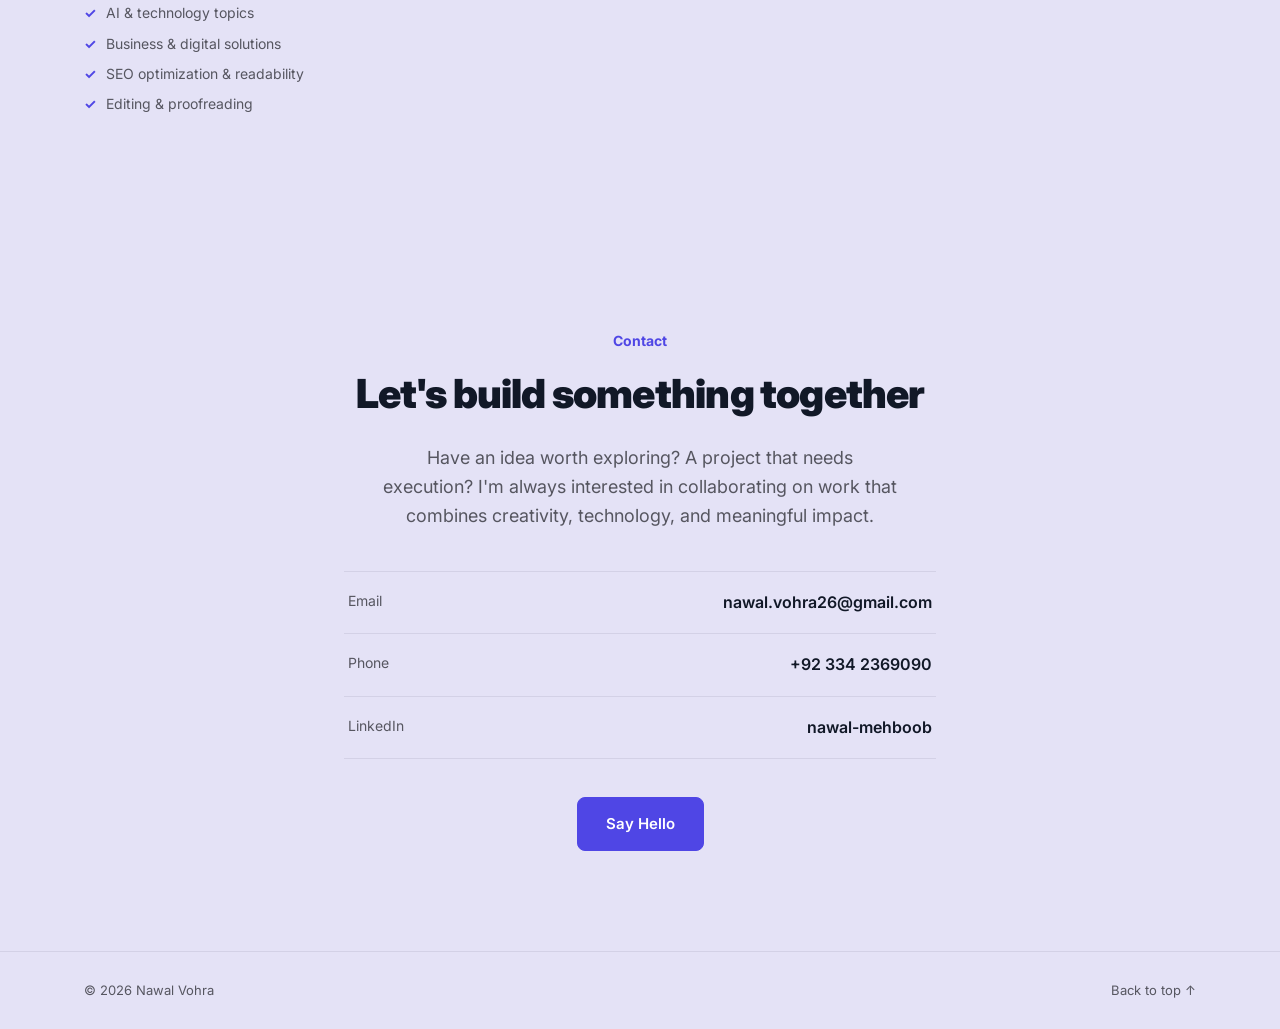
==== commit 95412d61: "Update image paths to remove 'images/' prefix" ====
--- a/index.html
+++ b/index.html
@@ -42,7 +42,7 @@
       </div>
     </div>
     <div class="home-media">
-      <img src="images/hero.webp" alt="Synthesizing innovation — AI, code, data, and launch" loading="eager">
+      <img src="hero.webp" alt="Synthesizing innovation — AI, code, data, and launch" loading="eager">
     </div>
   </div>
 </section>
@@ -51,7 +51,7 @@
 <section id="about" class="about">
   <div class="section-inner about-inner">
     <div class="about-media">
-      <img src="images/profile.webp" alt="Portrait of Nawal Vohra" loading="lazy">
+      <img src="profile.webp" alt="Portrait of Nawal Vohra" loading="lazy">
     </div>
     <div class="about-copy">
       <p class="eyebrow">About</p>
@@ -139,27 +139,27 @@
       <div class="site-grid">
 
         <a class="site-card" href="https://ruya-restaurant.netlify.app/" target="_blank" rel="noopener">
-          <img src="images/ruya.jpg" alt="Rüya restaurant website" loading="lazy">
+          <img src="ruya.jpg" alt="Rüya restaurant website" loading="lazy">
           <div class="site-info"><span>Rüya Restaurant</span><small>Modern Turkish dining site</small></div>
         </a>
 
         <a class="site-card" href="https://hotpotzone.netlify.app/" target="_blank" rel="noopener">
-          <img src="images/hotpotzone.jpg" alt="Hotpot Zone website" loading="lazy">
+          <img src="hotpotzone.jpg" alt="Hotpot Zone website" loading="lazy">
           <div class="site-info"><span>Hotpot Zone</span><small>Restaurant ordering &amp; brand site</small></div>
         </a>
 
         <a class="site-card" href="https://brew-beans-cafe-theta.vercel.app/" target="_blank" rel="noopener">
-          <img src="images/brewbeans.jpg" alt="Brewbeans cafe website" loading="lazy">
+          <img src="brewbeans.jpg" alt="Brewbeans cafe website" loading="lazy">
           <div class="site-info"><span>Brewbeans</span><small>Specialty coffee brand site</small></div>
         </a>
 
         <a class="site-card" href="https://manstop-cinematic-cut.lovable.app/" target="_blank" rel="noopener">
-          <img src="images/manstop.jpg" alt="Manstop barbershop website" loading="lazy">
+          <img src="manstop.jpg" alt="Manstop barbershop website" loading="lazy">
           <div class="site-info"><span>Manstop</span><small>Cinematic barbershop site</small></div>
         </a>
 
         <a class="site-card" href="https://coolcutz-barbershop.netlify.app/" target="_blank" rel="noopener">
-          <img src="images/coolcutz.jpg" alt="CoolCutz Barbershop website" loading="lazy">
+          <img src="coolcutz.jpg" alt="CoolCutz Barbershop website" loading="lazy">
           <div class="site-info"><span>CoolCutz Barbershop</span><small>Booking-focused business site</small></div>
         </a>
 
@@ -171,16 +171,16 @@
       <h3 class="work-block-title">Digital Designs</h3>
       <p class="work-block-sub">Creative graphic designs for digital products — PNGs and SVGs combining visual appeal with meaningful messaging, from humorous takes on modern life to celebration art. Built for sublimation on t-shirts, tumblers, mugs, and wall art, and distributed through online marketplaces for print-on-demand.</p>
       <div class="design-grid">
-        <div class="design-card"><img src="images/design1.webp" alt="Digital design artwork 1" loading="lazy"></div>
-        <div class="design-card"><img src="images/design2.webp" alt="Digital design artwork 2" loading="lazy"></div>
-        <div class="design-card"><img src="images/design3.webp" alt="Digital design artwork 3" loading="lazy"></div>
-        <div class="design-card"><img src="images/design4.webp" alt="Digital design artwork 4" loading="lazy"></div>
-        <div class="design-card"><img src="images/design5.webp" alt="Digital design artwork 5" loading="lazy"></div>
-        <div class="design-card"><img src="images/design6.webp" alt="Digital design artwork 6" loading="lazy"></div>
-        <div class="design-card"><img src="images/design7.webp" alt="Digital design artwork 7" loading="lazy"></div>
-        <div class="design-card"><img src="images/design8.webp" alt="Digital design artwork 8" loading="lazy"></div>
-        <div class="design-card"><img src="images/design9.webp" alt="Digital design artwork 9" loading="lazy"></div>
-        <div class="design-card"><img src="images/design10.webp" alt="Digital design artwork 10" loading="lazy"></div>
+        <div class="design-card"><img src="design1.webp" alt="Digital design artwork 1" loading="lazy"></div>
+        <div class="design-card"><img src="design2.webp" alt="Digital design artwork 2" loading="lazy"></div>
+        <div class="design-card"><img src="design3.webp" alt="Digital design artwork 3" loading="lazy"></div>
+        <div class="design-card"><img src="design4.webp" alt="Digital design artwork 4" loading="lazy"></div>
+        <div class="design-card"><img src="design5.webp" alt="Digital design artwork 5" loading="lazy"></div>
+        <div class="design-card"><img src="design6.webp" alt="Digital design artwork 6" loading="lazy"></div>
+        <div class="design-card"><img src="design7.webp" alt="Digital design artwork 7" loading="lazy"></div>
+        <div class="design-card"><img src="design8.webp" alt="Digital design artwork 8" loading="lazy"></div>
+        <div class="design-card"><img src="design9.webp" alt="Digital design artwork 9" loading="lazy"></div>
+        <div class="design-card"><img src="design10.webp" alt="Digital design artwork 10" loading="lazy"></div>
       </div>
     </div>
 
@@ -188,7 +188,7 @@
     <div class="work-block">
       <h3 class="work-block-title">E-Planners</h3>
       <div class="split-card">
-        <img src="images/planner.jpg" alt="ADHD Life Planner digital product" loading="lazy">
+        <img src="planner.jpg" alt="ADHD Life Planner digital product" loading="lazy">
         <div class="split-copy">
           <p>Digital planners designed for real, everyday use — not just aesthetics. The All-in-One ADHD Life Planner (2026) is built for low-friction navigation, with quarterly, monthly, weekly, and daily sections, Apple &amp; Google Calendar integration, and over 200 bundled stickers.</p>
           <p>Every layout is designed around how the mind actually works: reducing overwhelm, keeping focus visible, and turning planning into a habit that sticks — sold as a ready-to-use digital download.</p>
@@ -201,10 +201,10 @@
       <h3 class="work-block-title">Content &amp; Research Writing</h3>
       <div class="content-grid">
         <div class="content-card">
-          <img src="images/content1.jpg" alt="Research and content writing sample 1" loading="lazy">
+          <img src="content1.jpg" alt="Research and content writing sample 1" loading="lazy">
         </div>
         <div class="content-card">
-          <img src="images/content2.jpg" alt="Research and content writing sample 2" loading="lazy">
+          <img src="content2.jpg" alt="Research and content writing sample 2" loading="lazy">
         </div>
       </div>
       <p class="work-block-sub" style="margin-top:24px">I've written and published full-length eBooks and guides distributed through online marketplaces, alongside educational and academic-style content — combining thorough research with clear, structured writing that holds up to scrutiny.</p>
